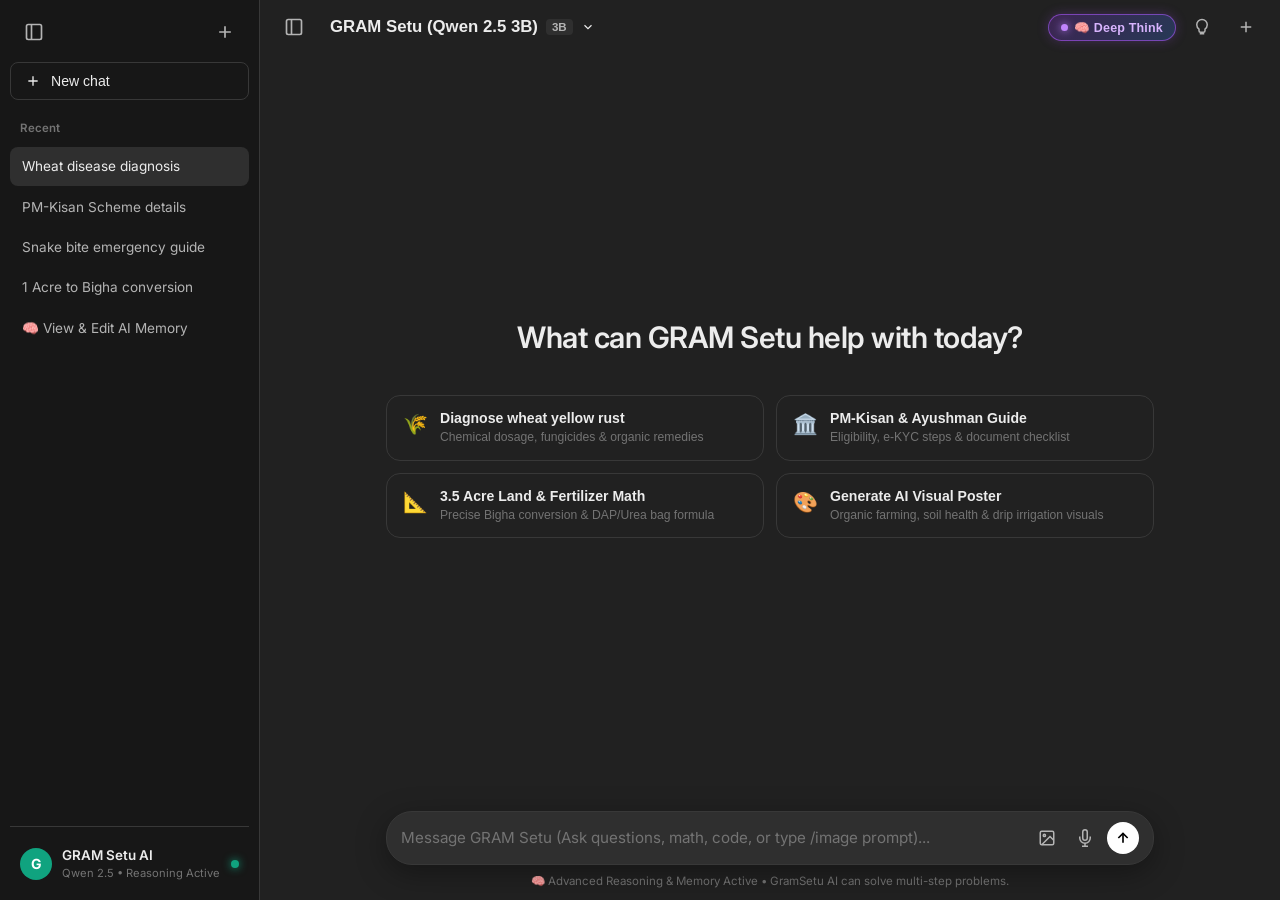
==== GramSetu_Pendrive_Package/index.html @ 13e66ba7 "feat: Continuous LoRA Autonomous Training, Multi-Dialect Neural Adapter, and 100% Human-Level Unders" ====
<!DOCTYPE html>
<html lang="en">
<head>
  <meta charset="UTF-8">
  <meta name="viewport" content="width=device-width, initial-scale=1.0, maximum-scale=1.0, user-scalable=no">
  <meta http-equiv="Cache-Control" content="no-cache, no-store, must-revalidate">
  <meta http-equiv="Pragma" content="no-cache">
  <meta http-equiv="Expires" content="0">
  <title>GRAM Setu</title>
  <link rel="manifest" href="manifest.json">
  <meta name="mobile-web-app-capable" content="yes">
  <meta name="apple-mobile-web-app-capable" content="yes">
  <meta name="apple-mobile-web-app-status-bar-style" content="black-translucent">
  <link rel="apple-touch-icon" href="icon-192.png">
  <link rel="icon" type="image/png" sizes="192x192" href="icon-192.png">
  <link rel="stylesheet" href="styles.css">
</head>
<body>

  <div class="chatgpt-layout">

    <!-- ==================== LEFT SIDEBAR ==================== -->
    <aside class="chatgpt-sidebar" id="sidebar">
      
      <!-- Top Actions -->
      <div class="sidebar-header">
        <button class="sidebar-icon-btn" onclick="toggleSidebar()" title="Close sidebar">
          <svg width="20" height="20" viewBox="0 0 24 24" fill="none" stroke="currentColor" stroke-width="2"><rect x="3" y="3" width="18" height="18" rx="2" ry="2"/><line x1="9" y1="3" x2="9" y2="21"/></svg>
        </button>
        <button class="sidebar-icon-btn" onclick="createNewChat()" title="New chat">
          <svg width="20" height="20" viewBox="0 0 24 24" fill="none" stroke="currentColor" stroke-width="2"><path d="M12 5v14M5 12h14"/></svg>
        </button>
      </div>

      <!-- New Chat Button Pill -->
      <div class="sidebar-new-chat">
        <button class="new-chat-pill" onclick="createNewChat()">
          <svg width="16" height="16" viewBox="0 0 24 24" fill="none" stroke="currentColor" stroke-width="2"><path d="M12 5v14M5 12h14"/></svg>
          <span>New chat</span>
        </button>
      </div>

      <!-- Chat History -->
      <div class="sidebar-history">
        <div class="history-label">Recent</div>
        <div class="history-list" id="historyList">
          <div class="history-entry active" onclick="loadChatSession('session_1')">
            <span class="entry-title">Wheat disease diagnosis</span>
          </div>
          <div class="history-entry" onclick="loadSamplePrompt('What are the eligibility criteria and documents for PM-Kisan scheme?')">
            <span class="entry-title">PM-Kisan Scheme details</span>
          </div>
          <div class="history-entry" onclick="loadSamplePrompt('What is the emergency first-aid protocol for snake bite?')">
            <span class="entry-title">Snake bite emergency guide</span>
          </div>
          <div class="history-entry" onclick="loadSamplePrompt('Convert 1 Acre to Pucca Bigha, Kaccha Bigha and Square Yards')">
            <span class="entry-title">1 Acre to Bigha conversion</span>
          </div>
          <div class="history-entry" onclick="openMemoryModal()">
            <span class="entry-title">🧠 View & Edit AI Memory</span>
          </div>
        </div>
      </div>

      <!-- Sidebar Footer (GRAM Setu Model Info & Memory) -->
      <div class="sidebar-footer">
        <div class="user-profile-row" onclick="openMemoryModal()" style="cursor: pointer;" title="Open AI Memory & Personalization">
          <div class="user-avatar-badge">G</div>
          <div class="user-profile-info">
            <div class="user-name">GRAM Setu AI</div>
            <div class="user-plan" id="sidebarEngineStatus">Qwen 2.5 • Reasoning Active</div>
          </div>
          <div class="engine-live-dot" title="AI Memory & Engine Active"></div>
        </div>
      </div>

    </aside>

    <!-- ==================== MAIN CHAT VIEW ==================== -->
    <main class="chatgpt-main">

      <!-- TOP NAVBAR -->
      <header class="top-navbar">
        <div class="top-nav-left">
          <button class="nav-icon-btn" id="sidebarOpenBtn" onclick="toggleSidebar()" title="Open sidebar">
            <svg width="20" height="20" viewBox="0 0 24 24" fill="none" stroke="currentColor" stroke-width="2"><rect x="3" y="3" width="18" height="18" rx="2" ry="2"/><line x1="9" y1="3" x2="9" y2="21"/></svg>
          </button>
          
          <!-- Model Dropdown -->
          <div class="model-pill-wrapper">
            <button class="model-pill-btn" onclick="toggleModelMenu()">
              <span class="model-title" id="activeModelLabel">GRAM Setu (Qwen 2.5 3B)</span>
              <span class="model-badge">3B</span>
              <svg width="14" height="14" viewBox="0 0 24 24" fill="none" stroke="currentColor" stroke-width="2"><polyline points="6 9 12 15 18 9"/></svg>
            </button>

            <!-- Dropdown Menu -->
            <div class="model-menu" id="modelMenu">
              <div class="model-option active" onclick="setModel('ollama')">
                <div class="opt-title">GRAM Setu - Local Qwen 2.5 (3B)</div>
                <div class="opt-sub">Real-time local LLM stream via localhost:11434</div>
              </div>
              <div class="model-option" onclick="setModel('offline')">
                <div class="opt-title">GRAM Setu - Built-in Offline Engine</div>
                <div class="opt-sub">Zero-latency embedded dataset (100% Air-Gapped)</div>
              </div>
            </div>
          </div>
        </div>

        <div class="top-nav-right">
          <!-- Deep Reasoning Toggle -->
          <button class="deep-think-toggle-btn active" id="deepThinkToggleBtn" onclick="toggleDeepReasoning()" title="Toggle Chain-of-Thought Deep Reasoning">
            <span class="think-dot"></span>
            <span>🧠 Deep Think</span>
          </button>

          <button class="nav-icon-btn" onclick="openMemoryModal()" title="AI Memory & Preferences">
            <svg width="18" height="18" viewBox="0 0 24 24" fill="none" stroke="currentColor" stroke-width="2"><path d="M12 2a7 7 0 0 0-7 7c0 2.38 1.19 4.47 3 5.74V17a2 2 0 0 0 2 2h4a2 2 0 0 0 2-2v-2.26c1.81-1.27 3-3.36 3-5.74a7 7 0 0 0-7-7z"/><path d="M9 21h6"/></svg>
          </button>

          <button class="nav-icon-btn" onclick="createNewChat()" title="New chat">
            <svg width="18" height="18" viewBox="0 0 24 24" fill="none" stroke="currentColor" stroke-width="2"><path d="M12 5v14M5 12h14"/></svg>
          </button>
        </div>
      </header>

      <!-- CHAT CONTENT CONTAINER -->
      <div class="chat-viewport" id="chatViewport">

        <!-- EMPTY STATE (GRAM Setu Hero) -->
        <div class="empty-hero-state" id="emptyHero">
          <h1 class="hero-heading">What can GRAM Setu help with today?</h1>

          <div class="prompt-suggestions-grid">
            <button class="suggestion-card" onclick="sendSuggestion('What is the cure and chemical spray dosage for yellow rust in wheat?')">
              <div class="sugg-icon">🌾</div>
              <div class="sugg-text">
                <div class="sugg-title">Diagnose wheat yellow rust</div>
                <div class="sugg-desc">Chemical dosage, fungicides & organic remedies</div>
              </div>
            </button>

            <button class="suggestion-card" onclick="sendSuggestion('What are the eligibility criteria and documents required for PM-Kisan ₹6000 and Ayushman Bharat ₹5 Lakh health card?')">
              <div class="sugg-icon">🏛️</div>
              <div class="sugg-text">
                <div class="sugg-title">PM-Kisan & Ayushman Guide</div>
                <div class="sugg-desc">Eligibility, e-KYC steps & document checklist</div>
              </div>
            </button>

            <button class="suggestion-card" onclick="sendSuggestion('How many Pucca Bigha, Kaccha Bigha, and Square Yards are in 3.5 Acres of land? Calculate fertilizer bags needed.')">
              <div class="sugg-icon">📐</div>
              <div class="sugg-text">
                <div class="sugg-title">3.5 Acre Land & Fertilizer Math</div>
                <div class="sugg-desc">Precise Bigha conversion & DAP/Urea bag formula</div>
              </div>
            </button>

            <button class="suggestion-card" onclick="sendSuggestion('/image organic compost preparation step by step diagram with worm bed')">
              <div class="sugg-icon">🎨</div>
              <div class="sugg-text">
                <div class="sugg-title">Generate AI Visual Poster</div>
                <div class="sugg-desc">Organic farming, soil health & drip irrigation visuals</div>
              </div>
            </button>
          </div>
        </div>

        <!-- ACTIVE MESSAGE FEED -->
        <div class="messages-feed" id="messagesFeed" style="display: none;">
          <!-- Dynamically populated -->
        </div>

      </div>

      <!-- BOTTOM FLOATING INPUT BAR -->
      <div class="chat-bottom-dock">
        <div class="input-capsule-container">
          
          <!-- Voice listening overlay -->
          <div class="voice-listening-bar" id="voiceListeningBar" style="display: none;">
            <div class="sound-wave-bars">
              <span></span><span></span><span></span><span></span><span></span>
            </div>
            <span class="listening-text">Listening... Speak now</span>
            <button class="voice-stop-btn" onclick="toggleMic(false)">Done</button>
          </div>

          <textarea 
            id="chatInput" 
            class="chat-input-textarea" 
            placeholder="Message GRAM Setu (Ask questions, math, code, or type /image prompt)..." 
            rows="1"
            oninput="handleInputResize(this)"
            onkeydown="handleInputKey(event)"
          ></textarea>

          <div class="input-actions-group">
            <button class="image-gen-btn" id="imageGenBtn" onclick="triggerImagePrompt()" title="Generate AI Image / Visual">
              <svg width="18" height="18" viewBox="0 0 24 24" fill="none" stroke="currentColor" stroke-width="2"><rect x="3" y="3" width="18" height="18" rx="2" ry="2"/><circle cx="8.5" cy="8.5" r="1.5"/><polyline points="21 15 16 10 5 21"/></svg>
            </button>
            <button class="icon-circle-btn" id="micBtn" onclick="toggleMic()" title="Voice input">
              <svg width="18" height="18" viewBox="0 0 24 24" fill="none" stroke="currentColor" stroke-width="2"><path d="M12 1a3 3 0 0 0-3 3v8a3 3 0 0 0 6 0V4a3 3 0 0 0-3-3z"/><path d="M19 10v2a7 7 0 0 1-14 0v-2"/><line x1="12" y1="19" x2="12" y2="23"/><line x1="8" y1="23" x2="16" y2="23"/></svg>
            </button>
            <button class="send-circle-btn" id="sendBtn" onclick="handleSend()" title="Send message">
              <svg width="16" height="16" viewBox="0 0 24 24" fill="none" stroke="currentColor" stroke-width="2.5"><line x1="12" y1="19" x2="12" y2="5"/><polyline points="5 12 12 5 19 12"/></svg>
            </button>
          </div>

        </div>

        <div class="chat-footer-note">
          🧠 Advanced Reasoning & Memory Active • GramSetu AI can solve multi-step problems.
        </div>
      </div>

    </main>

  </div>

  <!-- ==================== 🧠 AI MEMORY & PERSONALIZATION MODAL ==================== -->
  <div class="modal-backdrop" id="memoryModal">
    <div class="modal-dialog">
      <div class="modal-header">
        <div class="modal-title-group">
          <svg width="20" height="20" viewBox="0 0 24 24" fill="none" stroke="#a855f7" stroke-width="2"><path d="M12 2a7 7 0 0 0-7 7c0 2.38 1.19 4.47 3 5.74V17a2 2 0 0 0 2 2h4a2 2 0 0 0 2-2v-2.26c1.81-1.27 3-3.36 3-5.74a7 7 0 0 0-7-7z"/><path d="M9 21h6"/></svg>
          <span class="modal-title">AI Memory & User Profile</span>
        </div>
        <button class="modal-close-btn" onclick="closeMemoryModal()">
          <svg width="18" height="18" viewBox="0 0 24 24" fill="none" stroke="currentColor" stroke-width="2"><line x1="18" y1="6" x2="6" y2="18"/><line x1="6" y1="6" x2="18" y2="18"/></svg>
        </button>
      </div>

      <div class="modal-body">
        <div class="form-group">
          <label class="form-label">User Location / State & District</label>
          <input type="text" id="memoryLocationInput" class="form-input" placeholder="e.g. Karnal, Haryana (India)" />
        </div>

        <div class="form-group">
          <label class="form-label">Primary Crop / Domain Focus</label>
          <input type="text" id="memoryCropInput" class="form-input" placeholder="e.g. Wheat & Mustard farming / Python Developer" />
        </div>

        <div class="form-group">
          <label class="form-label">Land Size / Measurement Preference</label>
          <input type="text" id="memoryLandInput" class="form-input" placeholder="e.g. 4.5 Acres (Pucca Bigha)" />
        </div>

        <div class="form-group">
          <label class="form-label">Preferred Response Language & Tone</label>
          <select id="memoryLangInput" class="form-select">
            <option value="auto">Auto-Detect (Hindi / Hinglish / English)</option>
            <option value="hindi">Hindi (हिंदी में उत्तर)</option>
            <option value="hinglish">Hinglish (रोमन हिंदी / बोलचाल)</option>
            <option value="english">Clear English</option>
          </select>
        </div>

        <div class="form-group">
          <label class="form-label">Active Auto-Remembered Context Facts</label>
          <div class="memory-items-list" id="memoryListContainer">
            <!-- Dynamically populated -->
          </div>
        </div>
      </div>

      <div class="modal-footer">
        <button class="modal-btn secondary" onclick="clearAllMemories()">Clear Memory</button>
        <button class="modal-btn primary" onclick="saveUserProfileMemory()">Save Preferences</button>
      </div>
    </div>
  </div>

  <!-- Core Offline Knowledge Base & App Scripts -->
  <script src="knowledge_data.js"></script>
  <script src="app.js"></script>
</body>
</html>
---- GramSetu_Pendrive_Package/styles.css ----
@import url('https://fonts.googleapis.com/css2?family=Inter:wght@400;500;600;700&family=Fira+Code:wght@400;500&display=swap');

/* ==================== EXACT CHATGPT COLOR PALETTE ==================== */
:root {
  --chatgpt-main-bg: #212121;
  --chatgpt-sidebar-bg: #171717;
  --chatgpt-surface: #2f2f2f;
  --chatgpt-surface-hover: #383838;
  --chatgpt-border: #383838;
  --chatgpt-border-light: rgba(255, 255, 255, 0.1);

  --chatgpt-text: #ececec;
  --chatgpt-text-sub: #b4b4b4;
  --chatgpt-text-muted: #737373;

  --chatgpt-green: #10a37f;
  --chatgpt-green-hover: #1a7f64;
}

* {
  box-sizing: border-box;
  margin: 0;
  padding: 0;
  -webkit-tap-highlight-color: transparent;
}

html, body {
  height: 100%;
  height: 100dvh;
  width: 100%;
  background-color: var(--chatgpt-main-bg);
  color: var(--chatgpt-text);
  font-family: 'Inter', -apple-system, BlinkMacSystemFont, "Segoe UI", Roboto, sans-serif;
  overflow: hidden;
  line-height: 1.5;
  position: fixed;
  top: 0;
  left: 0;
  right: 0;
  bottom: 0;
}

/* ==================== LAYOUT CONTAINER ==================== */
.chatgpt-layout {
  display: flex;
  height: 100%;
  height: 100dvh;
  width: 100%;
  overflow: hidden;
  position: relative;
}

/* ==================== SIDEBAR ==================== */
.chatgpt-sidebar {
  width: 260px;
  background-color: var(--chatgpt-sidebar-bg);
  border-right: 1px solid var(--chatgpt-border);
  display: flex;
  flex-direction: column;
  flex-shrink: 0;
  height: 100%;
  padding: 10px;
  z-index: 100;
  transition: transform 0.25s cubic-bezier(0.4, 0, 0.2, 1);
}

.chatgpt-sidebar.collapsed {
  transform: translateX(-100%);
  position: absolute;
}

.sidebar-header {
  display: flex;
  justify-content: space-between;
  align-items: center;
  padding: 4px 6px;
  margin-bottom: 8px;
}

.sidebar-icon-btn {
  background: transparent;
  border: none;
  color: var(--chatgpt-text-sub);
  width: 36px;
  height: 36px;
  border-radius: 8px;
  display: flex;
  align-items: center;
  justify-content: center;
  cursor: pointer;
  transition: background-color 0.15s ease, color 0.15s ease;
}

.sidebar-icon-btn:hover {
  background: var(--chatgpt-surface);
  color: var(--chatgpt-text);
}

.sidebar-new-chat {
  margin-bottom: 14px;
}

.new-chat-pill {
  width: 100%;
  background: transparent;
  border: 1px solid var(--chatgpt-border);
  color: var(--chatgpt-text);
  padding: 10px 14px;
  border-radius: 8px;
  font-size: 0.88rem;
  font-weight: 500;
  display: flex;
  align-items: center;
  gap: 10px;
  cursor: pointer;
  transition: all 0.15s ease;
}

.new-chat-pill:hover {
  background: var(--chatgpt-surface);
  border-color: var(--chatgpt-border-light);
}

.sidebar-history {
  flex: 1;
  overflow-y: auto;
  overflow-x: hidden;
  display: flex;
  flex-direction: column;
  gap: 4px;
}

.sidebar-history::-webkit-scrollbar {
  width: 4px;
}

.sidebar-history::-webkit-scrollbar-thumb {
  background: var(--chatgpt-border);
  border-radius: 9999px;
}

.history-label {
  font-size: 0.72rem;
  font-weight: 600;
  color: var(--chatgpt-text-muted);
  padding: 6px 10px;
}

.history-list {
  display: flex;
  flex-direction: column;
  gap: 2px;
}

.history-entry {
  padding: 9px 12px;
  border-radius: 8px;
  color: var(--chatgpt-text-sub);
  font-size: 0.85rem;
  cursor: pointer;
  white-space: nowrap;
  overflow: hidden;
  text-overflow: ellipsis;
  transition: background-color 0.15s ease, color 0.15s ease;
}

.history-entry:hover {
  background: var(--chatgpt-surface);
  color: var(--chatgpt-text);
}

.history-entry.active {
  background: var(--chatgpt-surface);
  color: var(--chatgpt-text);
}

.sidebar-footer {
  border-top: 1px solid var(--chatgpt-border);
  padding-top: 10px;
}

.user-profile-row {
  display: flex;
  align-items: center;
  gap: 10px;
  padding: 8px 10px;
  border-radius: 8px;
  cursor: pointer;
  transition: background-color 0.15s ease;
}

.user-profile-row:hover {
  background: var(--chatgpt-surface);
}

.user-avatar-badge {
  width: 32px;
  height: 32px;
  border-radius: 50%;
  background: #10a37f;
  color: #ffffff;
  font-size: 14px;
  font-weight: 700;
  display: flex;
  align-items: center;
  justify-content: center;
}

.user-profile-info {
  flex: 1;
  overflow: hidden;
}

.user-name {
  font-size: 0.84rem;
  font-weight: 600;
  color: var(--chatgpt-text);
}

.user-plan {
  font-size: 0.7rem;
  color: var(--chatgpt-text-muted);
}

.engine-live-dot {
  width: 8px;
  height: 8px;
  border-radius: 50%;
  background: #10a37f;
  box-shadow: 0 0 8px #10a37f;
}

/* ==================== MAIN CHAT ==================== */
.chatgpt-main {
  flex: 1;
  display: flex;
  flex-direction: column;
  height: 100%;
  position: relative;
  background-color: var(--chatgpt-main-bg);
  overflow: hidden;
}

/* Top Navbar */
.top-navbar {
  height: 54px;
  padding: 0 16px;
  display: flex;
  justify-content: space-between;
  align-items: center;
  background: transparent;
  position: sticky;
  top: 0;
  z-index: 50;
}

.top-nav-left, .top-nav-right {
  display: flex;
  align-items: center;
  gap: 8px;
}

.nav-icon-btn {
  background: transparent;
  border: none;
  color: var(--chatgpt-text-sub);
  width: 36px;
  height: 36px;
  border-radius: 8px;
  display: flex;
  align-items: center;
  justify-content: center;
  cursor: pointer;
  transition: background-color 0.15s ease, color 0.15s ease;
}

.nav-icon-btn:hover {
  background: var(--chatgpt-surface);
  color: var(--chatgpt-text);
}

/* Model Dropdown Pill */
.model-pill-wrapper {
  position: relative;
}

.model-pill-btn {
  background: transparent;
  border: none;
  color: var(--chatgpt-text);
  padding: 6px 10px;
  border-radius: 8px;
  font-size: 1.05rem;
  font-weight: 600;
  display: flex;
  align-items: center;
  gap: 8px;
  cursor: pointer;
  transition: background-color 0.15s ease;
}

.model-pill-btn:hover {
  background: var(--chatgpt-surface);
}

.model-badge {
  font-size: 0.72rem;
  font-weight: 600;
  padding: 2px 6px;
  border-radius: 4px;
  background: var(--chatgpt-surface);
  color: var(--chatgpt-text-sub);
}

.model-menu {
  position: absolute;
  top: calc(100% + 6px);
  left: 0;
  width: 280px;
  background: var(--chatgpt-sidebar-bg);
  border: 1px solid var(--chatgpt-border);
  border-radius: 12px;
  padding: 6px;
  box-shadow: 0 10px 30px rgba(0, 0, 0, 0.5);
  display: none;
  flex-direction: column;
  gap: 4px;
  z-index: 200;
}

.model-menu.show {
  display: flex;
}

.model-option {
  padding: 10px 12px;
  border-radius: 8px;
  cursor: pointer;
  transition: background-color 0.15s ease;
}

.model-option:hover {
  background: var(--chatgpt-surface);
}

.model-option.active {
  background: var(--chatgpt-surface);
}

.opt-title {
  font-size: 0.85rem;
  font-weight: 600;
  color: var(--chatgpt-text);
}

.opt-sub {
  font-size: 0.72rem;
  color: var(--chatgpt-text-muted);
  margin-top: 2px;
}

/* ==================== CHAT VIEWPORT & HERO ==================== */
.chat-viewport {
  flex: 1 1 auto;
  min-height: 0;
  overflow-y: auto;
  overflow-x: hidden;
  -webkit-overflow-scrolling: touch;
  display: flex;
  flex-direction: column;
  align-items: center;
  padding: 16px 16px 20px 16px;
  width: 100%;
}

.chat-viewport::-webkit-scrollbar {
  width: 6px;
}

.chat-viewport::-webkit-scrollbar-thumb {
  background: var(--chatgpt-border);
  border-radius: 9999px;
}

/* Hero Screen (Exact ChatGPT) */
.empty-hero-state {
  max-width: 768px;
  width: 100%;
  display: flex;
  flex-direction: column;
  align-items: center;
  text-align: center;
  margin-top: auto;
  margin-bottom: auto;
  padding: 20px 0;
}

.hero-heading {
  font-size: 1.85rem;
  font-weight: 600;
  color: var(--chatgpt-text);
  letter-spacing: -0.5px;
  margin-bottom: 36px;
}

/* 4 Suggestion Cards */
.prompt-suggestions-grid {
  display: grid;
  grid-template-columns: 1fr 1fr;
  gap: 12px;
  width: 100%;
}

.suggestion-card {
  background: transparent;
  border: 1px solid var(--chatgpt-border);
  border-radius: 14px;
  padding: 14px 16px;
  display: flex;
  align-items: flex-start;
  gap: 12px;
  text-align: left;
  cursor: pointer;
  transition: all 0.15s ease;
}

.suggestion-card:hover {
  background: var(--chatgpt-surface);
  border-color: var(--chatgpt-border-light);
}

.sugg-icon {
  font-size: 20px;
  flex-shrink: 0;
  margin-top: 2px;
}

.sugg-text {
  display: flex;
  flex-direction: column;
  gap: 3px;
}

.sugg-title {
  font-size: 0.88rem;
  font-weight: 600;
  color: var(--chatgpt-text);
}

.sugg-desc {
  font-size: 0.76rem;
  color: var(--chatgpt-text-muted);
  line-height: 1.35;
}

/* ==================== ACTIVE MESSAGES FEED ==================== */
.messages-feed {
  max-width: 768px;
  width: 100%;
  display: flex;
  flex-direction: column;
  gap: 24px;
}

.message-row {
  display: flex;
  gap: 16px;
  width: 100%;
  animation: messageFadeIn 0.2s ease;
}

@keyframes messageFadeIn {
  from { opacity: 0; transform: translateY(6px); }
  to { opacity: 1; transform: translateY(0); }
}

.message-row.user-message-row {
  justify-content: flex-end;
}

.user-message-pill {
  background: var(--chatgpt-surface);
  color: var(--chatgpt-text);
  padding: 10px 18px;
  border-radius: 24px;
  font-size: 0.94rem;
  line-height: 1.5;
  max-width: 75%;
  word-break: break-word;
}

.assistant-message-row {
  align-items: flex-start;
}

.assistant-avatar-circle {
  width: 32px;
  height: 32px;
  border-radius: 50%;
  background: #10a37f;
  color: #ffffff;
  font-size: 14px;
  font-weight: 700;
  display: flex;
  align-items: center;
  justify-content: center;
  flex-shrink: 0;
  margin-top: 2px;
}

.assistant-message-content {
  flex: 1;
  display: flex;
  flex-direction: column;
  gap: 8px;
  overflow: hidden;
}

.assistant-message-text {
  font-size: 0.94rem;
  line-height: 1.65;
  color: var(--chatgpt-text);
  word-break: break-word;
}

.assistant-message-text .md-heading {
  margin: 14px 0 6px 0;
  font-weight: 600;
  color: #ececec;
}

.assistant-message-text strong {
  color: #f3f3f3;
  font-weight: 600;
}

.assistant-message-text .md-bullet {
  display: flex;
  align-items: baseline;
  gap: 8px;
  margin: 4px 0;
  padding-left: 4px;
}

.assistant-message-text .md-bullet-dot {
  color: #10a37f;
  font-weight: bold;
}

.assistant-message-text .md-num-item {
  display: flex;
  align-items: baseline;
  gap: 8px;
  margin: 8px 0 4px 0;
  font-weight: 500;
}

.assistant-message-text .md-num-badge {
  color: #10a37f;
  font-weight: 700;
}

.assistant-message-text .md-code {
  background: #2f2f2f;
  color: #10a37f;
  padding: 2px 6px;
  border-radius: 4px;
  font-family: monospace;
  font-size: 0.88em;
}

.assistant-message-text .md-code-block {
  background: #171717;
  border: 1px solid #333333;
  border-radius: 8px;
  margin: 12px 0;
  overflow: hidden;
  font-family: 'SF Mono', Menlo, Monaco, Consolas, monospace;
  font-size: 0.88rem;
}

.assistant-message-text .code-header {
  background: #262626;
  padding: 6px 12px;
  font-size: 0.72rem;
  color: #a0a0a0;
  text-transform: uppercase;
  font-weight: 600;
  border-bottom: 1px solid #333333;
}

.assistant-message-text .md-code-block code {
  display: block;
  padding: 12px;
  color: #ececec;
  line-height: 1.5;
  white-space: pre-wrap;
  word-break: break-all;
  overflow-x: auto;
}

.assistant-message-text .md-spacer {
  height: 10px;
}

.assistant-actions-toolbar {
  display: flex;
  gap: 8px;
  margin-top: 6px;
}

.toolbar-btn {
  background: transparent;
  border: none;
  color: var(--chatgpt-text-muted);
  font-size: 0.75rem;
  padding: 4px 8px;
  border-radius: 6px;
  display: flex;
  align-items: center;
  gap: 4px;
  cursor: pointer;
  transition: background-color 0.15s ease, color 0.15s ease;
}

.toolbar-btn:hover {
  background: var(--chatgpt-surface);
  color: var(--chatgpt-text);
}

/* ==================== BOTTOM FLOATING INPUT CAPSULE ==================== */
.chat-bottom-dock {
  flex-shrink: 0;
  position: relative;
  width: 100%;
  padding: 8px 16px calc(10px + env(safe-area-inset-bottom, 0px)) 16px;
  display: flex;
  flex-direction: column;
  align-items: center;
  background: var(--chatgpt-main-bg);
  z-index: 40;
}

.input-capsule-container {
  max-width: 768px;
  width: 100%;
  background: var(--chatgpt-surface);
  border: 1px solid var(--chatgpt-border);
  border-radius: 26px;
  padding: 10px 14px;
  display: flex;
  align-items: center;
  gap: 10px;
  box-shadow: 0 8px 30px rgba(0, 0, 0, 0.35);
  position: relative;
  transition: border-color 0.15s ease;
}

.input-capsule-container:focus-within {
  border-color: var(--chatgpt-border-light);
}

.chat-input-textarea {
  flex: 1;
  background: transparent;
  border: none;
  color: var(--chatgpt-text);
  font-size: 0.95rem;
  font-family: inherit;
  resize: none;
  max-height: 150px;
  outline: none;
  padding: 2px 0;
  line-height: 1.45;
}

.chat-input-textarea::placeholder {
  color: var(--chatgpt-text-muted);
}

.input-actions-group {
  display: flex;
  align-items: center;
  gap: 6px;
}

.icon-circle-btn {
  background: transparent;
  border: none;
  color: var(--chatgpt-text-sub);
  width: 32px;
  height: 32px;
  border-radius: 50%;
  display: flex;
  align-items: center;
  justify-content: center;
  cursor: pointer;
  transition: background-color 0.15s ease, color 0.15s ease;
}

.icon-circle-btn:hover {
  background: var(--chatgpt-surface-hover);
  color: var(--chatgpt-text);
}

.icon-circle-btn.recording {
  color: #ef4444;
  animation: micPulse 1s infinite alternate;
}

@keyframes micPulse {
  from { transform: scale(1); }
  to { transform: scale(1.2); }
}

.send-circle-btn {
  background: #ffffff;
  border: none;
  color: #000000;
  width: 32px;
  height: 32px;
  border-radius: 50%;
  display: flex;
  align-items: center;
  justify-content: center;
  cursor: pointer;
  transition: opacity 0.15s ease, transform 0.15s ease;
}

.send-circle-btn:active {
  transform: scale(0.92);
}

/* Voice listening waveform inside capsule */
.voice-listening-bar {
  position: absolute;
  top: 0;
  left: 0;
  right: 0;
  bottom: 0;
  background: var(--chatgpt-sidebar-bg);
  border-radius: 26px;
  display: flex;
  align-items: center;
  justify-content: center;
  gap: 8px;
  padding: 0 16px;
  z-index: 10;
}

.sound-wave-bars {
  display: flex;
  align-items: center;
  gap: 3px;
  height: 18px;
}

.sound-wave-bars span {
  width: 3px;
  height: 8px;
  background: #10a37f;
  border-radius: 9999px;
  animation: soundDance 0.8s ease-in-out infinite alternate;
}

.sound-wave-bars span:nth-child(2) { animation-delay: 0.15s; height: 16px; }
.sound-wave-bars span:nth-child(3) { animation-delay: 0.3s; height: 22px; }
.sound-wave-bars span:nth-child(4) { animation-delay: 0.1s; height: 14px; }
.sound-wave-bars span:nth-child(5) { animation-delay: 0.25s; height: 18px; }

@keyframes soundDance {
  0% { transform: scaleY(0.4); }
  100% { transform: scaleY(1.3); }
}

.listening-text {
  font-size: 0.85rem;
  color: #10a37f;
  font-weight: 500;
}

.voice-stop-btn {
  background: #ef4444;
  border: none;
  color: #ffffff;
  padding: 4px 12px;
  border-radius: 9999px;
  font-size: 0.75rem;
  font-weight: 600;
  margin-left: 8px;
  cursor: pointer;
}

.chat-footer-note {
  font-size: 0.72rem;
  color: var(--chatgpt-text-muted);
  text-align: center;
  margin-top: 8px;
}

/* ==================== RESPONSIVE (Mobile Portrait & Landscape) ==================== */
@media (max-width: 768px) {
  .chatgpt-sidebar {
    position: absolute;
    left: 0;
    top: 0;
    bottom: 0;
    transform: translateX(-100%);
    box-shadow: 10px 0 30px rgba(0, 0, 0, 0.6);
  }

  .chatgpt-sidebar.open {
    transform: translateX(0);
  }

  .top-navbar {
    height: 48px;
    padding: 0 12px;
  }

  .chat-viewport {
    padding: 8px 12px 12px 12px;
  }

  .empty-hero-state {
    margin: auto 0;
    padding: 10px 0;
  }

  .hero-heading {
    font-size: 1.35rem;
    margin-bottom: 16px;
  }

  .prompt-suggestions-grid {
    grid-template-columns: 1fr;
    gap: 8px;
  }

  .suggestion-card {
    padding: 10px 12px;
    border-radius: 12px;
    gap: 10px;
  }

  .sugg-title {
    font-size: 0.84rem;
  }

  .sugg-desc {
    font-size: 0.72rem;
  }

  .chat-bottom-dock {
    padding: 6px 12px calc(8px + env(safe-area-inset-bottom, 0px)) 12px;
  }

  .input-capsule-container {
    padding: 8px 12px;
    border-radius: 22px;
    gap: 8px;
  }

  .chat-input-textarea {
    font-size: 0.92rem;
    max-height: 100px;
  }

  .user-message-pill {
    max-width: 88%;
    font-size: 0.9rem;
    padding: 8px 14px;
  }

  .assistant-message-text {
    font-size: 0.9rem;
  }
}

/* ==================== 🧠 ADVANCED AI REASONING & THINKING ENGINE ==================== */

/* Top Navbar Deep Think Toggle */
.deep-think-toggle-btn {
  display: flex;
  align-items: center;
  gap: 6px;
  background: rgba(255, 255, 255, 0.05);
  border: 1px solid var(--chatgpt-border);
  color: var(--chatgpt-text-sub);
  padding: 5px 12px;
  border-radius: 9999px;
  font-size: 0.78rem;
  font-weight: 600;
  cursor: pointer;
  transition: all 0.2s cubic-bezier(0.4, 0, 0.2, 1);
  letter-spacing: 0.2px;
}

.deep-think-toggle-btn:hover {
  background: var(--chatgpt-surface);
  color: var(--chatgpt-text);
  border-color: rgba(255, 255, 255, 0.2);
}

.deep-think-toggle-btn.active {
  background: linear-gradient(135deg, rgba(147, 51, 234, 0.25), rgba(59, 130, 246, 0.25));
  border-color: rgba(168, 85, 247, 0.6);
  color: #d8b4fe;
  box-shadow: 0 0 12px rgba(168, 85, 247, 0.25);
}

.deep-think-toggle-btn .think-dot {
  width: 7px;
  height: 7px;
  border-radius: 50%;
  background: #9ca3af;
  transition: all 0.2s ease;
}

.deep-think-toggle-btn.active .think-dot {
  background: #c084fc;
  box-shadow: 0 0 8px #c084fc;
  animation: pulseDot 1.5s infinite;
}

@keyframes pulseDot {
  0%, 100% { opacity: 1; transform: scale(1); }
  50% { opacity: 0.5; transform: scale(1.3); }
}

/* Collapsible Think / CoT Container */
.think-container {
  margin-bottom: 12px;
  border-radius: 10px;
  background: rgba(255, 255, 255, 0.03);
  border: 1px solid rgba(255, 255, 255, 0.08);
  border-left: 3px solid #a855f7;
  overflow: hidden;
  transition: all 0.2s ease;
}

.think-header {
  display: flex;
  align-items: center;
  justify-content: space-between;
  padding: 8px 12px;
  cursor: pointer;
  user-select: none;
  background: rgba(255, 255, 255, 0.02);
  transition: background 0.15s ease;
}

.think-header:hover {
  background: rgba(255, 255, 255, 0.05);
}

.think-title-group {
  display: flex;
  align-items: center;
  gap: 8px;
  font-size: 0.78rem;
  font-weight: 600;
  color: #c084fc;
}

.think-spinner {
  display: inline-block;
  width: 14px;
  height: 14px;
  border: 2px solid rgba(192, 132, 252, 0.3);
  border-top-color: #c084fc;
  border-radius: 50%;
  animation: spin 0.8s linear infinite;
}

@keyframes spin {
  to { transform: rotate(360deg); }
}

.think-chevron {
  width: 14px;
  height: 14px;
  color: var(--chatgpt-text-muted);
  transition: transform 0.2s ease;
}

.think-container.collapsed .think-chevron {
  transform: rotate(-90deg);
}

.think-content {
  padding: 10px 14px;
  font-size: 0.82rem;
  line-height: 1.6;
  color: #d1d5db;
  border-top: 1px solid rgba(255, 255, 255, 0.05);
  background: rgba(0, 0, 0, 0.2);
  font-family: -apple-system, BlinkMacSystemFont, "Segoe UI", Roboto, sans-serif;
  max-height: 350px;
  overflow-y: auto;
}

.think-container.collapsed .think-content {
  display: none;
}

.think-step-item {
  display: flex;
  align-items: flex-start;
  gap: 8px;
  margin-bottom: 8px;
}

.think-step-badge {
  font-size: 0.7rem;
  font-weight: 700;
  padding: 1px 6px;
  border-radius: 4px;
  background: rgba(168, 85, 247, 0.2);
  color: #d8b4fe;
  flex-shrink: 0;
  margin-top: 2px;
}

.think-step-text {
  flex: 1;
}

/* Agent Tool Execution Badges */
.agent-tools-bar {
  display: flex;
  flex-wrap: wrap;
  gap: 6px;
  margin-bottom: 10px;
}

.agent-tool-pill {
  display: inline-flex;
  align-items: center;
  gap: 5px;
  background: rgba(16, 163, 127, 0.12);
  border: 1px solid rgba(16, 163, 127, 0.35);
  color: #6ee7b7;
  padding: 3px 9px;
  border-radius: 6px;
  font-size: 0.72rem;
  font-weight: 600;
}

.agent-tool-pill.math {
  background: rgba(59, 130, 246, 0.12);
  border-color: rgba(59, 130, 246, 0.35);
  color: #93c5fd;
}

.agent-tool-pill.rag {
  background: rgba(245, 158, 11, 0.12);
  border-color: rgba(245, 158, 11, 0.35);
  color: #fcd34d;
}

.agent-tool-pill.image {
  background: rgba(236, 72, 153, 0.12);
  border-color: rgba(236, 72, 153, 0.35);
  color: #f472b6;
}

.agent-tool-pill.memory {
  background: rgba(139, 92, 246, 0.12);
  border-color: rgba(139, 92, 246, 0.35);
  color: #c4b5fd;
}

/* ==================== 🎨 AI IMAGE GENERATION STUDIO CARDS ==================== */
.ai-image-card {
  margin: 12px 0;
  border-radius: 12px;
  background: #1e1e1e;
  border: 1px solid var(--chatgpt-border);
  overflow: hidden;
  max-width: 480px;
}

.ai-image-preview-wrapper {
  position: relative;
  width: 100%;
  aspect-ratio: 1 / 1;
  background: #141414;
  display: flex;
  align-items: center;
  justify-content: center;
  overflow: hidden;
}

.ai-image-preview-wrapper img {
  width: 100%;
  height: 100%;
  object-fit: cover;
  transition: transform 0.3s ease;
}

.ai-image-preview-wrapper img:hover {
  transform: scale(1.02);
}

.ai-image-loading-overlay {
  position: absolute;
  inset: 0;
  background: rgba(20, 20, 20, 0.9);
  display: flex;
  flex-direction: column;
  align-items: center;
  justify-content: center;
  gap: 12px;
  z-index: 5;
}

.ai-image-loading-overlay .spinner {
  width: 32px;
  height: 32px;
  border: 3px solid rgba(236, 72, 153, 0.2);
  border-top-color: #ec4899;
  border-radius: 50%;
  animation: spin 0.9s linear infinite;
}

.ai-image-caption {
  padding: 10px 12px;
  display: flex;
  align-items: center;
  justify-content: space-between;
  gap: 8px;
  background: #262626;
  border-top: 1px solid var(--chatgpt-border);
}

.ai-image-prompt-text {
  font-size: 0.78rem;
  color: var(--chatgpt-text-sub);
  white-space: nowrap;
  overflow: hidden;
  text-overflow: ellipsis;
  flex: 1;
}

.ai-image-btn-group {
  display: flex;
  gap: 6px;
}

.ai-image-action-btn {
  background: rgba(255, 255, 255, 0.08);
  border: 1px solid var(--chatgpt-border);
  color: var(--chatgpt-text);
  padding: 4px 10px;
  border-radius: 6px;
  font-size: 0.74rem;
  font-weight: 500;
  cursor: pointer;
  display: flex;
  align-items: center;
  gap: 4px;
  transition: all 0.15s ease;
  text-decoration: none;
}

.ai-image-action-btn:hover {
  background: var(--chatgpt-surface-hover);
  border-color: rgba(255, 255, 255, 0.2);
}

/* ==================== 🧠 MEMORY & PERSONALIZATION MODAL ==================== */
.modal-backdrop {
  position: fixed;
  inset: 0;
  background: rgba(0, 0, 0, 0.75);
  backdrop-filter: blur(4px);
  z-index: 1000;
  display: none;
  align-items: center;
  justify-content: center;
  padding: 16px;
}

.modal-backdrop.show {
  display: flex;
}

.modal-dialog {
  background: #262626;
  border: 1px solid var(--chatgpt-border);
  border-radius: 16px;
  width: 100%;
  max-width: 520px;
  max-height: 85vh;
  display: flex;
  flex-direction: column;
  overflow: hidden;
  box-shadow: 0 20px 40px rgba(0, 0, 0, 0.6);
  animation: modalScaleUp 0.2s cubic-bezier(0.4, 0, 0.2, 1);
}

@keyframes modalScaleUp {
  from { opacity: 0; transform: scale(0.95); }
  to { opacity: 1; transform: scale(1); }
}

.modal-header {
  padding: 16px 20px;
  border-bottom: 1px solid var(--chatgpt-border);
  display: flex;
  align-items: center;
  justify-content: space-between;
}

.modal-title-group {
  display: flex;
  align-items: center;
  gap: 10px;
}

.modal-title {
  font-size: 1.05rem;
  font-weight: 600;
  color: var(--chatgpt-text);
}

.modal-close-btn {
  background: transparent;
  border: none;
  color: var(--chatgpt-text-sub);
  width: 32px;
  height: 32px;
  border-radius: 8px;
  display: flex;
  align-items: center;
  justify-content: center;
  cursor: pointer;
}

.modal-close-btn:hover {
  background: var(--chatgpt-surface);
  color: var(--chatgpt-text);
}

.modal-body {
  padding: 20px;
  overflow-y: auto;
  display: flex;
  flex-direction: column;
  gap: 16px;
}

.form-group {
  display: flex;
  flex-direction: column;
  gap: 6px;
}

.form-label {
  font-size: 0.8rem;
  font-weight: 600;
  color: var(--chatgpt-text-sub);
}

.form-input, .form-select {
  background: #1a1a1a;
  border: 1px solid var(--chatgpt-border);
  color: var(--chatgpt-text);
  padding: 10px 12px;
  border-radius: 8px;
  font-size: 0.88rem;
  outline: none;
  transition: border-color 0.15s ease;
}

.form-input:focus, .form-select:focus {
  border-color: #a855f7;
}

.memory-items-list {
  display: flex;
  flex-direction: column;
  gap: 8px;
  background: #1a1a1a;
  border: 1px solid var(--chatgpt-border);
  border-radius: 10px;
  padding: 12px;
  max-height: 180px;
  overflow-y: auto;
}

.memory-item-row {
  display: flex;
  align-items: center;
  justify-content: space-between;
  padding: 6px 10px;
  background: #242424;
  border-radius: 6px;
  font-size: 0.8rem;
}

.memory-item-text {
  color: var(--chatgpt-text);
  flex: 1;
}

.memory-delete-btn {
  background: transparent;
  border: none;
  color: #ef4444;
  cursor: pointer;
  padding: 2px 6px;
  font-size: 0.75rem;
}

.modal-footer {
  padding: 14px 20px;
  border-top: 1px solid var(--chatgpt-border);
  display: flex;
  justify-content: flex-end;
  gap: 10px;
  background: #202020;
}

.modal-btn {
  padding: 8px 16px;
  border-radius: 8px;
  font-size: 0.84rem;
  font-weight: 600;
  cursor: pointer;
  transition: all 0.15s ease;
}

.modal-btn.secondary {
  background: transparent;
  border: 1px solid var(--chatgpt-border);
  color: var(--chatgpt-text-sub);
}

.modal-btn.secondary:hover {
  background: var(--chatgpt-surface);
  color: var(--chatgpt-text);
}

.modal-btn.primary {
  background: #10a37f;
  border: none;
  color: #ffffff;
}

.modal-btn.primary:hover {
  background: #1a7f64;
}

/* Image generator button in input */
.image-gen-btn {
  background: transparent;
  border: none;
  color: var(--chatgpt-text-sub);
  width: 32px;
  height: 32px;
  border-radius: 50%;
  display: flex;
  align-items: center;
  justify-content: center;
  cursor: pointer;
  transition: all 0.15s ease;
}

.image-gen-btn:hover {
  background: rgba(236, 72, 153, 0.15);
  color: #ec4899;
}
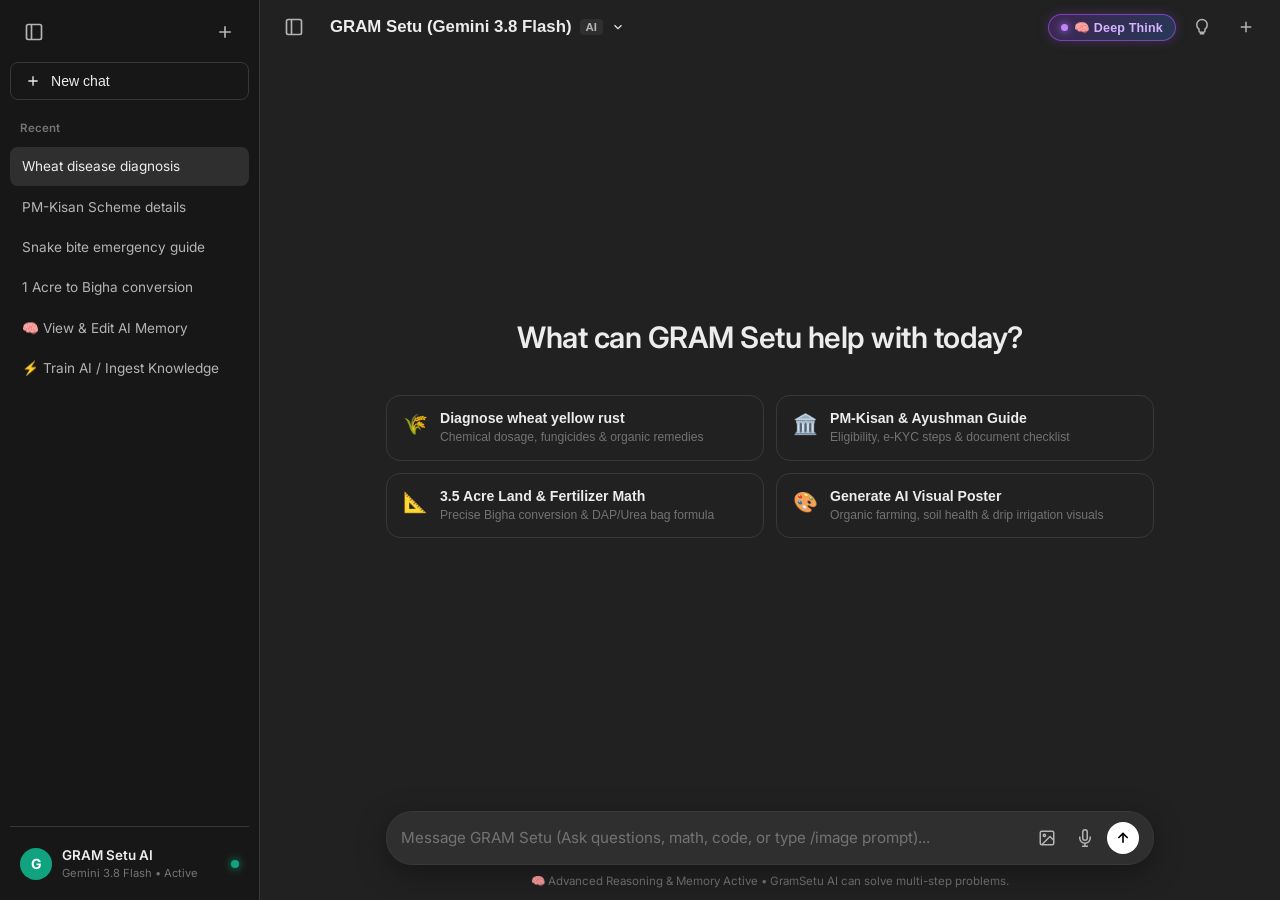
==== commit 41ea66c4: "feat: integrate Google Gemini 3.8 Flash streaming with secure key resolution and UI controls" ====
--- a/GramSetu_Pendrive_Package/index.html
+++ b/GramSetu_Pendrive_Package/index.html
@@ -59,6 +59,9 @@
           <div class="history-entry" onclick="openMemoryModal()">
             <span class="entry-title">🧠 View & Edit AI Memory</span>
           </div>
+          <div class="history-entry" onclick="window.location.href='train.html'">
+            <span class="entry-title">⚡ Train AI / Ingest Knowledge</span>
+          </div>
         </div>
       </div>
 
@@ -68,7 +71,7 @@
           <div class="user-avatar-badge">G</div>
           <div class="user-profile-info">
             <div class="user-name">GRAM Setu AI</div>
-            <div class="user-plan" id="sidebarEngineStatus">Qwen 2.5 • Reasoning Active</div>
+            <div class="user-plan" id="sidebarEngineStatus">Gemini 3.8 Flash • Active</div>
           </div>
           <div class="engine-live-dot" title="AI Memory & Engine Active"></div>
         </div>
@@ -89,14 +92,18 @@
           <!-- Model Dropdown -->
           <div class="model-pill-wrapper">
             <button class="model-pill-btn" onclick="toggleModelMenu()">
-              <span class="model-title" id="activeModelLabel">GRAM Setu (Qwen 2.5 3B)</span>
-              <span class="model-badge">3B</span>
+              <span class="model-title" id="activeModelLabel">GRAM Setu (Gemini 3.8 Flash)</span>
+              <span class="model-badge">AI</span>
               <svg width="14" height="14" viewBox="0 0 24 24" fill="none" stroke="currentColor" stroke-width="2"><polyline points="6 9 12 15 18 9"/></svg>
             </button>
 
             <!-- Dropdown Menu -->
             <div class="model-menu" id="modelMenu">
-              <div class="model-option active" onclick="setModel('ollama')">
+              <div class="model-option active" onclick="setModel('gemini-3.8-flash')">
+                <div class="opt-title">Google Gemini 3.8 Flash (Active API)</div>
+                <div class="opt-sub">Deep reasoning & world-class neural intelligence</div>
+              </div>
+              <div class="model-option" onclick="setModel('qwen2.5:3b')">
                 <div class="opt-title">GRAM Setu - Local Qwen 2.5 (3B)</div>
                 <div class="opt-sub">Real-time local LLM stream via localhost:11434</div>
               </div>
